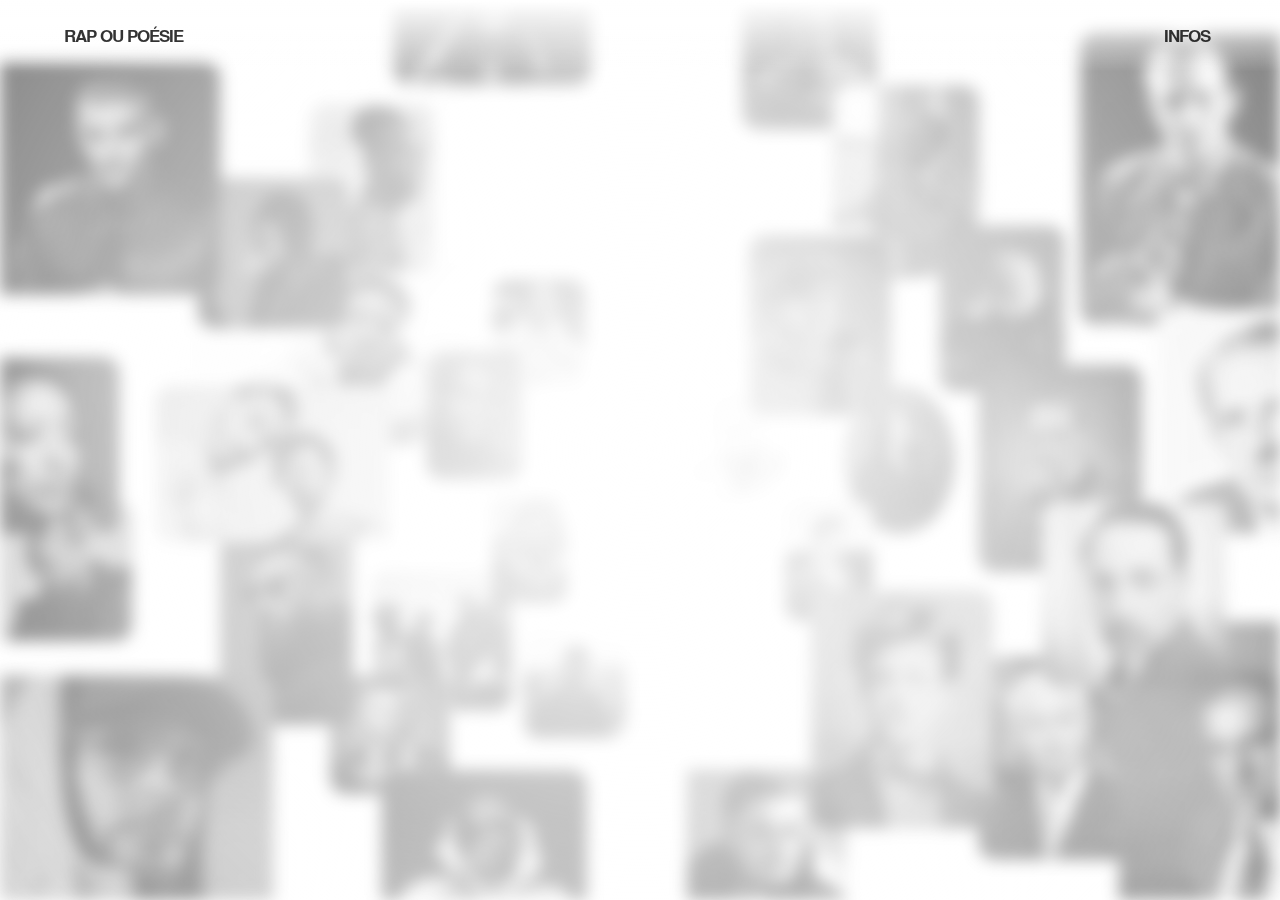
==== index.html @ 81e292e2 "improve ui & add quotes shuffle" ====
<!DOCTYPE html>
<html lang="en">
<head>
    <meta charset="UTF-8">
    <meta http-equiv="X-UA-Compatible" content="IE=edge">
    <meta name="viewport" content="width=device-width, initial-scale=1.0">
    <title>Rap ou Poésie</title>
    <link rel="stylesheet" href="styles/app.css">
</head>
<body>
    <div class="rules-curtain">
        <div class="rules-content">
            <h2>Règles de Rap ou Poésie</h2>
            <p>Lorem ipsum dolor sit, amet consectetur adipisicing elit. Nulla sequi dignissimos quos, blanditiis libero hic saepe consectetur pariatur quis et debitis modi repellat excepturi consequuntur? Dolorum ducimus corrupti incidunt optio!</p>
        </div>
    </div>
    <div class="wallpaper"></div>
    <main id="content">
        <header class="masthead">
            <a href="" class="brand">rap ou poésie</a>
            <button id="rulesButton" class="rules">infos</button>
        </header>
        <div class="card-deck">
            <div class="controls">
                <button id="rapButton">
                    Rap
                    <img src="./assets/rap-circle.png" alt="">
                </button>
                <button id="poetryButton">
                    Poésie
                    <img src="./assets/poetry-circle.png" alt="">
                </button>
            </div>


        </div>

        <!-- <ul class="collection">
            <h1>Collection</h1>
        </ul> -->
    </main>
    <div class="curtain">
        <nav class="menu">
            <a href="">rejouer ?</a>
        </nav>
    </div>
    <script src="https://cdnjs.cloudflare.com/ajax/libs/gsap/3.12.2/gsap.min.js"></script>
    <script src="js/app.js"></script>
</body>
</html>
---- styles/app.css ----
/* http://meyerweb.com/eric/tools/css/reset/ 
   v2.0 | 20110126
   License: none (public domain)
*/
html, body, div, span, applet, object, iframe,
h1, h2, h3, h4, h5, h6, p, blockquote, pre,
a, abbr, acronym, address, big, cite, code,
del, dfn, em, img, ins, kbd, q, s, samp,
small, strike, strong, sub, sup, tt, var,
b, u, i, center,
dl, dt, dd, ol, ul, li,
fieldset, form, label, legend,
table, caption, tbody, tfoot, thead, tr, th, td,
article, aside, canvas, details, embed,
figure, figcaption, footer, header, hgroup,
menu, nav, output, ruby, section, summary,
time, mark, audio, video {
  margin: 0;
  padding: 0;
  border: 0;
  font-size: 100%;
  font: inherit;
  vertical-align: baseline;
}

/* HTML5 display-role reset for older browsers */
article, aside, details, figcaption, figure,
footer, header, hgroup, menu, nav, section {
  display: block;
}

body {
  line-height: 1;
}

ol, ul {
  list-style: none;
}

blockquote, q {
  quotes: none;
}

blockquote:before, blockquote:after,
q:before, q:after {
  content: "";
  content: none;
}

table {
  border-collapse: collapse;
  border-spacing: 0;
}

:root {
  --color-primary: #7F8076;
  --color-secondary: whitesmoke;
  --color-bg: var(--color-primary);
  --color-on-bg: var(--color-secondary);
  --color-success: #00d13c;
  --color-alert: #FE1B00;
  --color-warning: #ffcd29;
  /* Fonts */
  /* https://typescale.com/ */
  --font-size-small: 0.667rem;
  --font-size-regular: 1rem;
  --font-size-large: 1.5rem;
  --font-size-xl: 2.25rem;
  --font-size-2xl: 3.375rem;
  --font-size-3xl: 5.063rem;
  --font-size-4xl: 7.594rem;
  --font-family-sans: "nimbus_sans_lregular";
  --font-family-headings: "nimbus_sans_lbold";
  --font-family-mono: "mono";
  --text-body: var(--font-family-sans);
  --text-headings: var(--font-family-headings);
}

@font-face {
  font-family: "nimbus_sans_lbold";
  src: url("./../assets/fonts/Nimbus/NimbusSanL-Bol-webfont.woff") format("woff");
  font-weight: normal;
  font-style: normal;
}
@font-face {
  font-family: "nimbus_sans_lregular";
  src: url("./../assets/fonts/Nimbus/NimbusSanL-Reg-webfont.woff") format("woff");
  font-weight: 400;
  font-display: swap;
  font-style: normal;
}
@font-face {
  font-family: "open_sanscondensed_light";
  src: url("./../assets/fonts/OpenSans/OpenSans-CondLight-webfont.woff") format("woff");
  font-weight: 400;
  font-display: swap;
  font-style: normal;
}
h1, h2, h3, h4, h5, h6 {
  font-family: var(--text-headings);
}

/* Breakpoints */
html, body {
  width: 100%;
  height: 100vh;
  padding: 0;
  margin: 0;
  box-sizing: border-box;
  scroll-behavior: smooth;
}

.wallpaper {
  display: none;
}
@media (min-width: 768px) {
  .wallpaper {
    display: block;
    width: 100%;
    height: 100%;
    z-index: -1;
    position: fixed;
    background-image: url("./../../assets/rapoesie.png");
    background-size: cover;
    background-position: center;
    filter: blur(8px) grayscale(100%);
  }
}

#content {
  width: 100%;
  height: 100%;
  max-width: 100%;
  max-height: 100%;
  overflow: hidden;
  background-color: rgba(255, 255, 255, 0.5);
}

.counter {
  font-family: "open_sanscondensed_light";
  color: rgba(0, 0, 0, 0.5);
  font-size: 24px;
  font-weight: 200;
  margin-top: 90px;
}
@media (min-width: 768px) {
  .counter {
    margin-top: 80px;
    margin-bottom: 30px;
  }
}

.rules-curtain {
  background-color: #000000;
  width: 100%;
  height: 0;
  position: fixed;
  left: 0;
  right: 0;
  top: 0;
  z-index: 99;
  display: flex;
  justify-content: center;
  align-items: center;
  flex-direction: column;
  transition: height 0.5s ease-in;
}
.rules-curtain.open {
  height: 100%;
}

.rules-content {
  opacity: 0;
  color: white;
  margin: 0 5vw;
  font-family: var(--text-body);
}

.curtain {
  background-color: #000000;
  width: 100%;
  height: 0;
  position: fixed;
  bottom: 0;
  left: 0;
  right: 0;
  display: flex;
  justify-content: center;
  align-items: center;
  flex-direction: column;
}

.curtain .menu {
  opacity: 0;
}

.menu a {
  color: white;
  font-weight: bold;
  font-family: var(--text-headings);
  font-size: 17px;
  line-height: 20px;
  text-decoration: none;
  text-transform: uppercase;
}

.masthead {
  position: sticky;
  height: 72px;
  top: 0;
  left: 0;
  display: flex;
  justify-content: space-between;
  align-items: center;
  z-index: 99;
  width: 100vw;
  background: rgb(255, 255, 255);
  background: -moz-linear-gradient(180deg, rgb(255, 255, 255) 0%, rgba(255, 255, 255, 0) 100%);
  background: -webkit-linear-gradient(180deg, rgb(255, 255, 255) 0%, rgba(255, 255, 255, 0) 100%);
  background: linear-gradient(180deg, rgb(255, 255, 255) 0%, rgba(255, 255, 255, 0) 100%);
  filter: progid:DXImageTransform.Microsoft.gradient(startColorstr="#ffffff",endColorstr="#ffffff",GradientType=1);
}

.brand, .rules {
  font-size: 17px;
  line-height: 20px;
  font-family: var(--text-headings);
  font-weight: bold;
  text-decoration: none;
  color: rgba(0, 0, 0, 0.8);
  text-transform: uppercase;
  letter-spacing: -1px;
}

.brand {
  margin-left: 5vw;
}

.rules {
  margin-right: 5vw;
  background-color: transparent;
  border: 0;
  cursor: pointer;
}

.controls {
  margin-top: 30px;
  padding-bottom: 60px;
  opacity: 0;
}

.controls button {
  background-color: transparent;
  border: 0;
  color: rgba(0, 0, 0, 0.8);
  width: 100px;
  height: 100px;
  font-weight: bold;
  font-family: var(--text-headings);
  text-transform: uppercase;
  font-size: 17px;
  line-height: 20px;
  border-radius: 50%;
  letter-spacing: -1px;
  margin: 0 15px;
  cursor: pointer;
  transition: transform 300ms ease-in-out 0s;
  position: relative;
}
.controls button img {
  position: absolute;
  width: 100px;
  height: 100px;
  top: 0;
  left: 0;
  -webkit-animation: spin 20s linear infinite;
  -moz-animation: spin 20s linear infinite;
  animation: spin 20s linear infinite;
  transition: all 600ms ease;
}
@media (min-width: 768px) {
  .controls button:hover {
    transform: scale(1.2);
    animation-duration: 10s;
  }
}

@-webkit-keyframes spin {
  100% {
    -webkit-transform: rotate(360deg);
  }
}
@-moz-keyframes spin {
  100% {
    -moz-transform: rotate(360deg);
  }
}
@keyframes spin {
  100% {
    transform: rotate(360deg);
  }
}
.card-deck {
  width: 100%;
  height: 100%;
  display: flex;
  justify-content: space-between;
  align-items: center;
  flex-direction: column;
  background: rgb(255, 255, 255);
  background: -moz-radial-gradient(circle, rgb(255, 255, 255) 0%, rgba(255, 255, 255, 0) 100%);
  background: -webkit-radial-gradient(circle, rgb(255, 255, 255) 0%, rgba(255, 255, 255, 0) 100%);
  background: radial-gradient(circle, rgb(255, 255, 255) 0%, rgba(255, 255, 255, 0) 100%);
  filter: progid:DXImageTransform.Microsoft.gradient(startColorstr="#ffffff",endColorstr="#ffffff",GradientType=1);
  position: fixed;
  top: 0;
  left: 0;
}

.card {
  background-color: transparent;
  width: 90vw;
  height: 400px;
  perspective: 1000px;
  font-family: var(--text-headings);
  transform-origin: 50% 99%;
}
@media (min-width: 768px) {
  .card {
    height: 600px;
    width: 400px;
    cursor: pointer;
  }
}

.card-inner {
  background-color: transparent;
  position: relative;
  width: 100%;
  height: 100%;
  transition: transform 0.6s;
  transform-style: preserve-3d;
}

.card.translated .card-inner {
  transform: rotateY(-180deg);
}

.card-front, .card-back {
  position: absolute;
  width: 100%;
  height: 100%;
  -webkit-backface-visibility: hidden;
  backface-visibility: hidden;
  display: flex;
  flex-direction: column;
  justify-content: center;
  align-items: center;
}

.card-front {
  background-color: white;
  color: rgba(0, 0, 0, 0.8);
  background-image: url("https://www.transparenttextures.com/patterns/cardboard.png");
  /* This is mostly intended for prototyping; please download the pattern and re-host for production environments. Thank you! */
  transition-duration: 300ms;
  transition-property: transform, box-shadow;
  transition-timing-function: ease-out;
  transform: rotate3d(0);
}

.card-text {
  font-size: 36px;
  font-weight: bold;
  margin: 0 2rem;
  max-width: 90%;
  letter-spacing: -1px;
}

.card-back {
  background-color: white;
  color: rgba(0, 0, 0, 0.8);
  transform: rotateY(-180deg);
  background-image: url("https://www.transparenttextures.com/patterns/cardboard.png");
  /* This is mostly intended for prototyping; please download the pattern and re-host for production environments. Thank you! */
}

.card-author, .card-origin {
  max-width: 90%;
  margin: 0 2rem;
  text-align: center;
}

.card-author {
  font-size: 36px;
  font-weight: bold;
  margin-bottom: 20px;
}

.card-origin {
  font-family: var(--text-body);
  font-size: 28px;
  font-weight: 400;
}

.purple {
  background-color: #7064a5;
}

.yellow {
  background-color: #dfd356;
}

.grey {
  background-color: #a3a3a3;
}

.skyblue {
  background-color: #4c8ec2;
}

.pink {
  background-color: #f98f84;
}

.green {
  background-color: #439a7c;
}

.blue {
  background-color: #547bbd;
}

.brown {
  background-color: #b78e68;
}

.orange {
  background-color: #FEA347;
}

.card-front:hover {
  transition-duration: 150ms;
}

.card-front .glow {
  position: absolute;
  width: 100%;
  height: 100%;
  left: 0;
  top: 0;
  background-image: radial-gradient(circle at 50% -20%, rgba(255, 255, 255, 0.1333333333), rgba(0, 0, 0, 0.0588235294));
}

/*# sourceMappingURL=app.css.map */
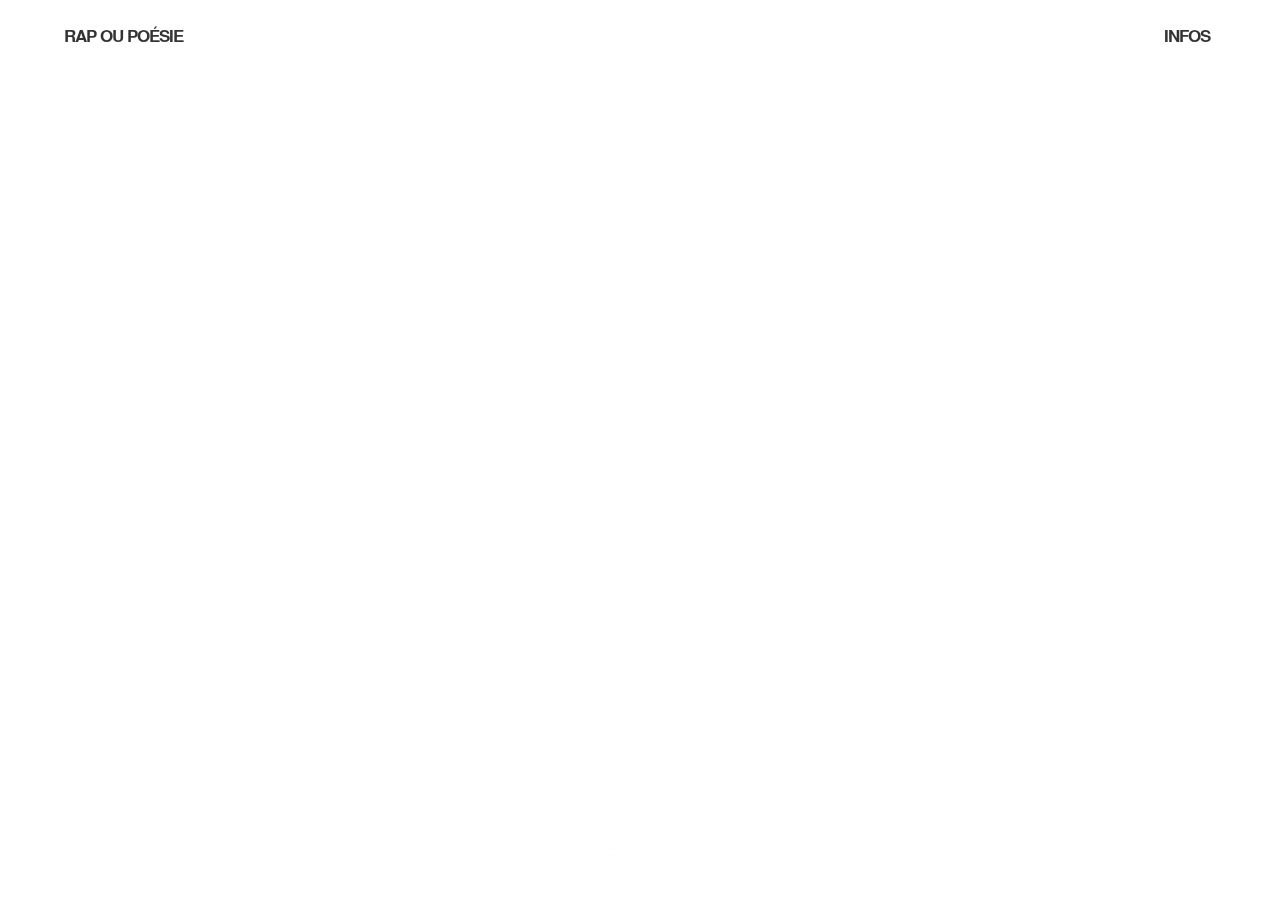
==== commit 8708c91e: "update rules curtain && cleanup js" ====
--- a/index.html
+++ b/index.html
@@ -10,8 +10,9 @@
 <body>
     <div class="rules-curtain">
         <div class="rules-content">
-            <h2>Règles de Rap ou Poésie</h2>
+            <h1>Rap ou Poésie</h1>
             <p>Lorem ipsum dolor sit, amet consectetur adipisicing elit. Nulla sequi dignissimos quos, blanditiis libero hic saepe consectetur pariatur quis et debitis modi repellat excepturi consequuntur? Dolorum ducimus corrupti incidunt optio!</p>
+            <p>Lorem ipsum dolor sit amet consectetur adipisicing elit. Cupiditate illum veritatis accusamus odio, iure modi incidunt asperiores excepturi iste. Error eveniet porro quia fugit alias vel fugiat repellendus cumque ipsum.</p>
         </div>
     </div>
     <div class="wallpaper"></div>
--- a/styles/app.css
+++ b/styles/app.css
@@ -120,7 +120,7 @@
     height: 100%;
     z-index: -1;
     position: fixed;
-    background-image: url("./../../assets/rapoesie.png");
+    background-image: url("https://robinverona.github.io/rap-ou-poesie/assets/rapoesie.png");
     background-size: cover;
     background-position: center;
     filter: blur(8px) grayscale(100%);
@@ -133,7 +133,8 @@
   max-width: 100%;
   max-height: 100%;
   overflow: hidden;
-  background-color: rgba(255, 255, 255, 0.5);
+  background: rgb(255, 255, 255);
+  background: linear-gradient(180deg, rgba(255, 255, 255, 0.6) 0%, rgba(255, 255, 255, 0) 100%);
 }
 
 .counter {
@@ -141,7 +142,8 @@
   color: rgba(0, 0, 0, 0.5);
   font-size: 24px;
   font-weight: 200;
-  margin-top: 90px;
+  margin-top: 100px;
+  margin-bottom: 30px;
 }
 @media (min-width: 768px) {
   .counter {
@@ -151,7 +153,7 @@
 }
 
 .rules-curtain {
-  background-color: #000000;
+  background-color: #fff;
   width: 100%;
   height: 0;
   position: fixed;
@@ -171,9 +173,29 @@
 
 .rules-content {
   opacity: 0;
-  color: white;
+  color: rgba(0, 0, 0, 0.8);
   margin: 0 5vw;
   font-family: var(--text-body);
+  width: 90%;
+  max-width: 1000px;
+  margin: 5rem auto 3rem;
+  display: flex;
+  flex-direction: column;
+  justify-content: center;
+  align-items: center;
+  letter-spacing: -1px;
+}
+.rules-content h1 {
+  font-size: 4.375rem;
+  text-align: center;
+  margin: 3rem 1rem;
+  text-transform: uppercase;
+}
+.rules-content p {
+  width: 75%;
+  font-size: 1.2rem;
+  line-height: 140%;
+  margin: 1rem auto;
 }
 
 .curtain {
@@ -214,11 +236,6 @@
   align-items: center;
   z-index: 99;
   width: 100vw;
-  background: rgb(255, 255, 255);
-  background: -moz-linear-gradient(180deg, rgb(255, 255, 255) 0%, rgba(255, 255, 255, 0) 100%);
-  background: -webkit-linear-gradient(180deg, rgb(255, 255, 255) 0%, rgba(255, 255, 255, 0) 100%);
-  background: linear-gradient(180deg, rgb(255, 255, 255) 0%, rgba(255, 255, 255, 0) 100%);
-  filter: progid:DXImageTransform.Microsoft.gradient(startColorstr="#ffffff",endColorstr="#ffffff",GradientType=1);
 }
 
 .brand, .rules {
@@ -329,7 +346,7 @@
   .card {
     height: 600px;
     width: 400px;
-    cursor: pointer;
+    cursor: cursor;
   }
 }
 
@@ -344,6 +361,10 @@
 
 .card.translated .card-inner {
   transform: rotateY(-180deg);
+}
+
+.card-front, .card-back, .card-front .glow {
+  border-radius: 15px;
 }
 
 .card-front, .card-back {
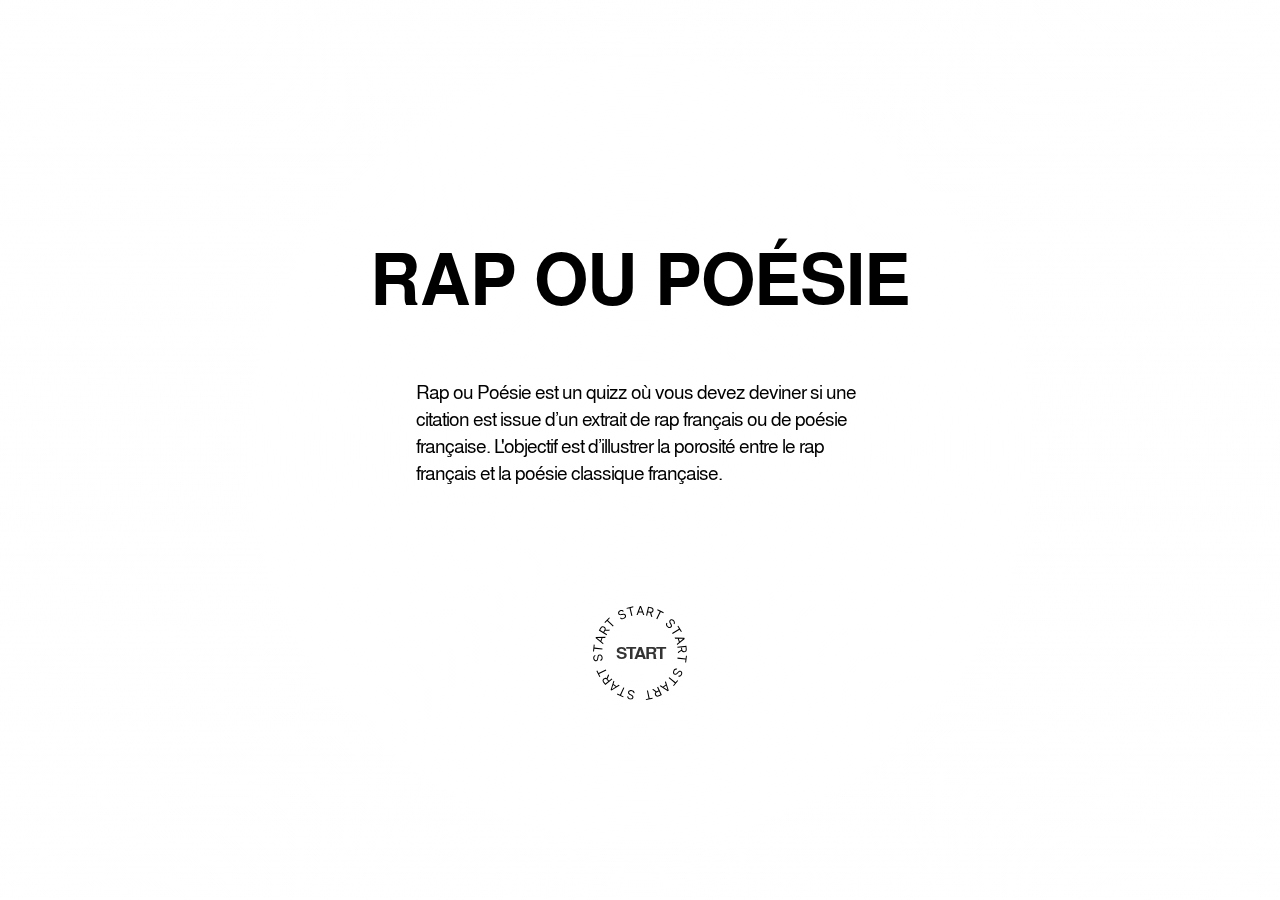
==== commit 86c2b582: "add wip page transition" ====
--- a/index.html
+++ b/index.html
@@ -8,32 +8,26 @@
     <link rel="stylesheet" href="styles/app.css">
 </head>
 <body>
-    <div class="rules-curtain">
+    <!-- <div class="rules-curtain">
         <div class="rules-content">
             <h1>Rap ou Poésie</h1>
-            <p>Lorem ipsum dolor sit, amet consectetur adipisicing elit. Nulla sequi dignissimos quos, blanditiis libero hic saepe consectetur pariatur quis et debitis modi repellat excepturi consequuntur? Dolorum ducimus corrupti incidunt optio!</p>
-            <p>Lorem ipsum dolor sit amet consectetur adipisicing elit. Cupiditate illum veritatis accusamus odio, iure modi incidunt asperiores excepturi iste. Error eveniet porro quia fugit alias vel fugiat repellendus cumque ipsum.</p>
+            <p>Rap ou Poésie est un quizz où vous devez deviner si une citation est issue d’un extrait de rap français ou de poésie française. L'objectif est d’illustrer la porosité entre le rap français et la poésie classique française. </p>
+            <p>Cliquez sur le bouton correspondant à l'origine supposée de la citation.</p>
         </div>
-    </div>
+    </div> -->
     <div class="wallpaper"></div>
     <main id="content">
-        <header class="masthead">
+        <!-- <header class="masthead">
             <a href="" class="brand">rap ou poésie</a>
             <button id="rulesButton" class="rules">infos</button>
-        </header>
-        <div class="card-deck">
-            <div class="controls">
-                <button id="rapButton">
-                    Rap
-                    <img src="./assets/rap-circle.png" alt="">
-                </button>
-                <button id="poetryButton">
-                    Poésie
-                    <img src="./assets/poetry-circle.png" alt="">
-                </button>
-            </div>
-
-
+        </header> -->
+        <div class="home">
+            <h1>Rap ou Poésie</h1>
+            <p>Rap ou Poésie est un quizz où vous devez deviner si une citation est issue d’un extrait de rap français ou de poésie française. L'objectif est d’illustrer la porosité entre le rap français et la poésie classique française. </p>
+            <button id="startButton">
+                Start
+                <img src="./assets/start.svg" alt="" srcset="">
+            </button>
         </div>
 
         <!-- <ul class="collection">
@@ -41,11 +35,23 @@
         </ul> -->
     </main>
     <div class="curtain">
-        <nav class="menu">
-            <a href="">rejouer ?</a>
-        </nav>
+
     </div>
     <script src="https://cdnjs.cloudflare.com/ajax/libs/gsap/3.12.2/gsap.min.js"></script>
-    <script src="js/app.js"></script>
+    <!-- <script src="js/app.js"></script> -->
+    <script>
+        const startButton = document.getElementById('startButton')
+        const curtain = document.querySelector('.curtain')
+
+        startButton.addEventListener('click', (e) => {
+            // e.preventDefault()
+            gsap.to('.curtain', {
+                height: '100%'
+            })
+
+            window.location.href = './quizz.html';
+
+        })
+    </script>
 </body>
 </html>--- a/styles/app.css
+++ b/styles/app.css
@@ -260,13 +260,56 @@
   cursor: pointer;
 }
 
+.home {
+  width: 100%;
+  height: 100%;
+  display: flex;
+  justify-content: center;
+  align-items: center;
+  flex-direction: column;
+  background: rgb(255, 255, 255);
+  background: -moz-radial-gradient(circle, rgb(255, 255, 255) 0%, rgba(255, 255, 255, 0) 100%);
+  background: -webkit-radial-gradient(circle, rgb(255, 255, 255) 0%, rgba(255, 255, 255, 0) 100%);
+  background: radial-gradient(circle, rgb(255, 255, 255) 0%, rgba(255, 255, 255, 0) 100%);
+  filter: progid:DXImageTransform.Microsoft.gradient(startColorstr="#ffffff",endColorstr="#ffffff",GradientType=1);
+  position: fixed;
+  top: 0;
+  left: 0;
+  letter-spacing: -1px;
+}
+.home h1 {
+  font-size: 4.375rem;
+  text-align: center;
+  margin: 3rem 1rem;
+  text-transform: uppercase;
+}
+.home p {
+  font-family: var(--text-body);
+  width: 90%;
+  font-size: 1.2rem;
+  line-height: 140%;
+  margin: 1rem auto;
+}
+@media (min-width: 768px) {
+  .home p {
+    width: 35%;
+  }
+}
+.home #startButton {
+  margin-top: 100px;
+  display: flex;
+  justify-content: center;
+  align-items: center;
+  text-decoration: none;
+}
+
 .controls {
   margin-top: 30px;
   padding-bottom: 60px;
   opacity: 0;
 }
 
-.controls button {
+.controls button, #startButton {
   background-color: transparent;
   border: 0;
   color: rgba(0, 0, 0, 0.8);
@@ -284,7 +327,7 @@
   transition: transform 300ms ease-in-out 0s;
   position: relative;
 }
-.controls button img {
+.controls button img, #startButton img {
   position: absolute;
   width: 100px;
   height: 100px;
@@ -296,7 +339,7 @@
   transition: all 600ms ease;
 }
 @media (min-width: 768px) {
-  .controls button:hover {
+  .controls button:hover, #startButton:hover {
     transform: scale(1.2);
     animation-duration: 10s;
   }
@@ -429,7 +472,7 @@
 }
 
 .yellow {
-  background-color: #dfd356;
+  background-color: #fed700;
 }
 
 .grey {
@@ -457,7 +500,7 @@
 }
 
 .orange {
-  background-color: #FEA347;
+  background-color: #f77103;
 }
 
 .card-front:hover {
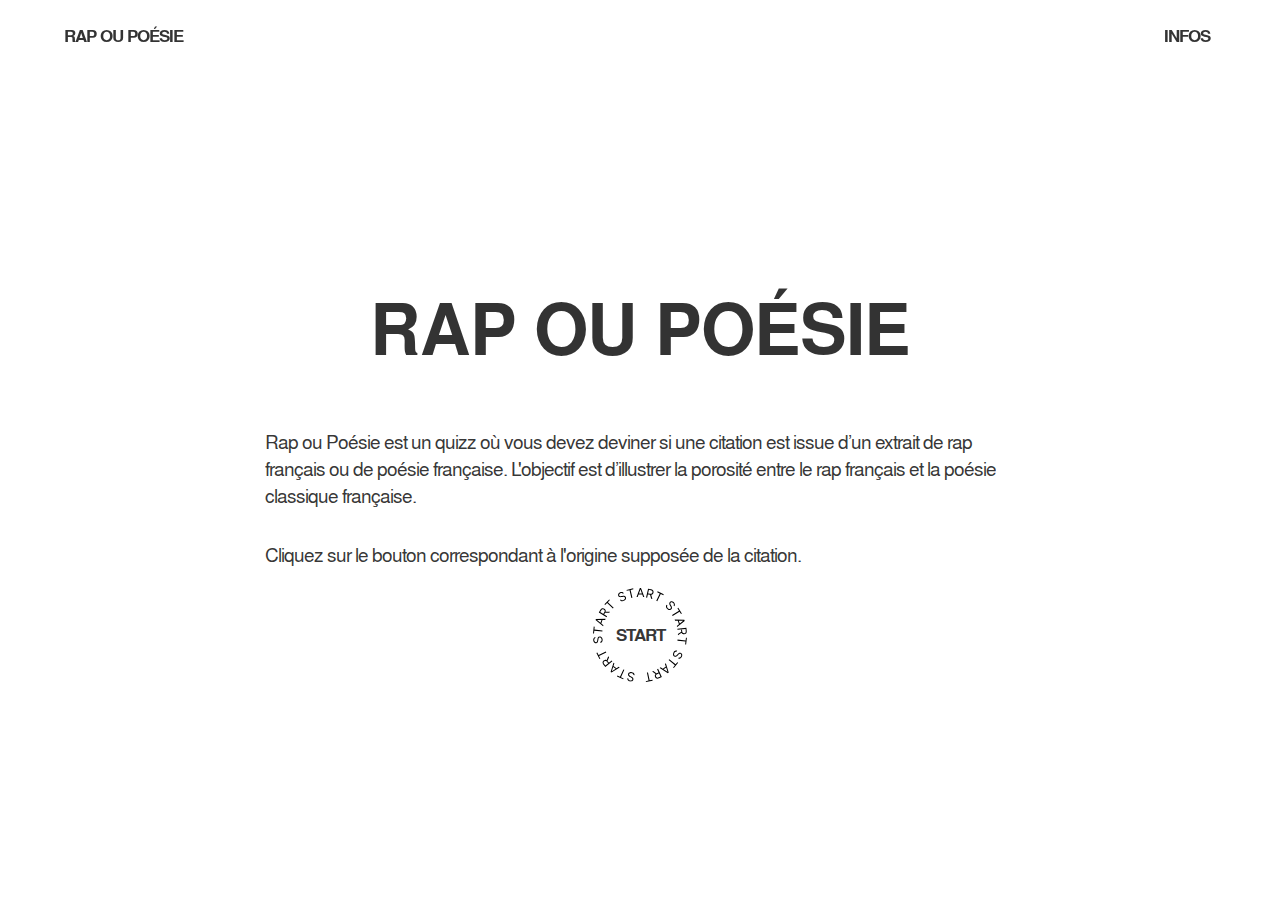
==== commit 8ffd9eb3: "remove index page" ====
--- a/index.html
+++ b/index.html
@@ -8,26 +8,36 @@
     <link rel="stylesheet" href="styles/app.css">
 </head>
 <body>
-    <!-- <div class="rules-curtain">
+    <div class="rules-curtain open">
         <div class="rules-content">
             <h1>Rap ou Poésie</h1>
             <p>Rap ou Poésie est un quizz où vous devez deviner si une citation est issue d’un extrait de rap français ou de poésie française. L'objectif est d’illustrer la porosité entre le rap français et la poésie classique française. </p>
             <p>Cliquez sur le bouton correspondant à l'origine supposée de la citation.</p>
-        </div>
-    </div> -->
-    <div class="wallpaper"></div>
-    <main id="content">
-        <!-- <header class="masthead">
-            <a href="" class="brand">rap ou poésie</a>
-            <button id="rulesButton" class="rules">infos</button>
-        </header> -->
-        <div class="home">
-            <h1>Rap ou Poésie</h1>
-            <p>Rap ou Poésie est un quizz où vous devez deviner si une citation est issue d’un extrait de rap français ou de poésie française. L'objectif est d’illustrer la porosité entre le rap français et la poésie classique française. </p>
             <button id="startButton">
                 Start
                 <img src="./assets/start.svg" alt="" srcset="">
             </button>
+        </div>
+    </div>
+    <div class="wallpaper"></div>
+    <main id="content">
+        <header class="masthead">
+            <a href="" class="brand">rap ou poésie</a>
+            <button id="rulesButton" class="rules">infos</button>
+        </header>
+        <div class="card-deck">
+            <div class="controls">
+                <button id="rapButton">
+                    Rap
+                    <img src="./assets/rap-circle.png" alt="">
+                </button>
+                <button id="poetryButton">
+                    Poésie
+                    <img src="./assets/poetry-circle.png" alt="">
+                </button>
+            </div>
+
+
         </div>
 
         <!-- <ul class="collection">
@@ -35,23 +45,11 @@
         </ul> -->
     </main>
     <div class="curtain">
-
+        <nav class="menu">
+            <a href="">rejouer ?</a>
+        </nav>
     </div>
     <script src="https://cdnjs.cloudflare.com/ajax/libs/gsap/3.12.2/gsap.min.js"></script>
-    <!-- <script src="js/app.js"></script> -->
-    <script>
-        const startButton = document.getElementById('startButton')
-        const curtain = document.querySelector('.curtain')
-
-        startButton.addEventListener('click', (e) => {
-            // e.preventDefault()
-            gsap.to('.curtain', {
-                height: '100%'
-            })
-
-            window.location.href = './quizz.html';
-
-        })
-    </script>
+    <script src="js/app.js"></script>
 </body>
 </html>--- a/styles/app.css
+++ b/styles/app.css
@@ -170,6 +170,9 @@
 .rules-curtain.open {
   height: 100%;
 }
+.rules-curtain.open .rules-content {
+  opacity: 1;
+}
 
 .rules-content {
   opacity: 0;
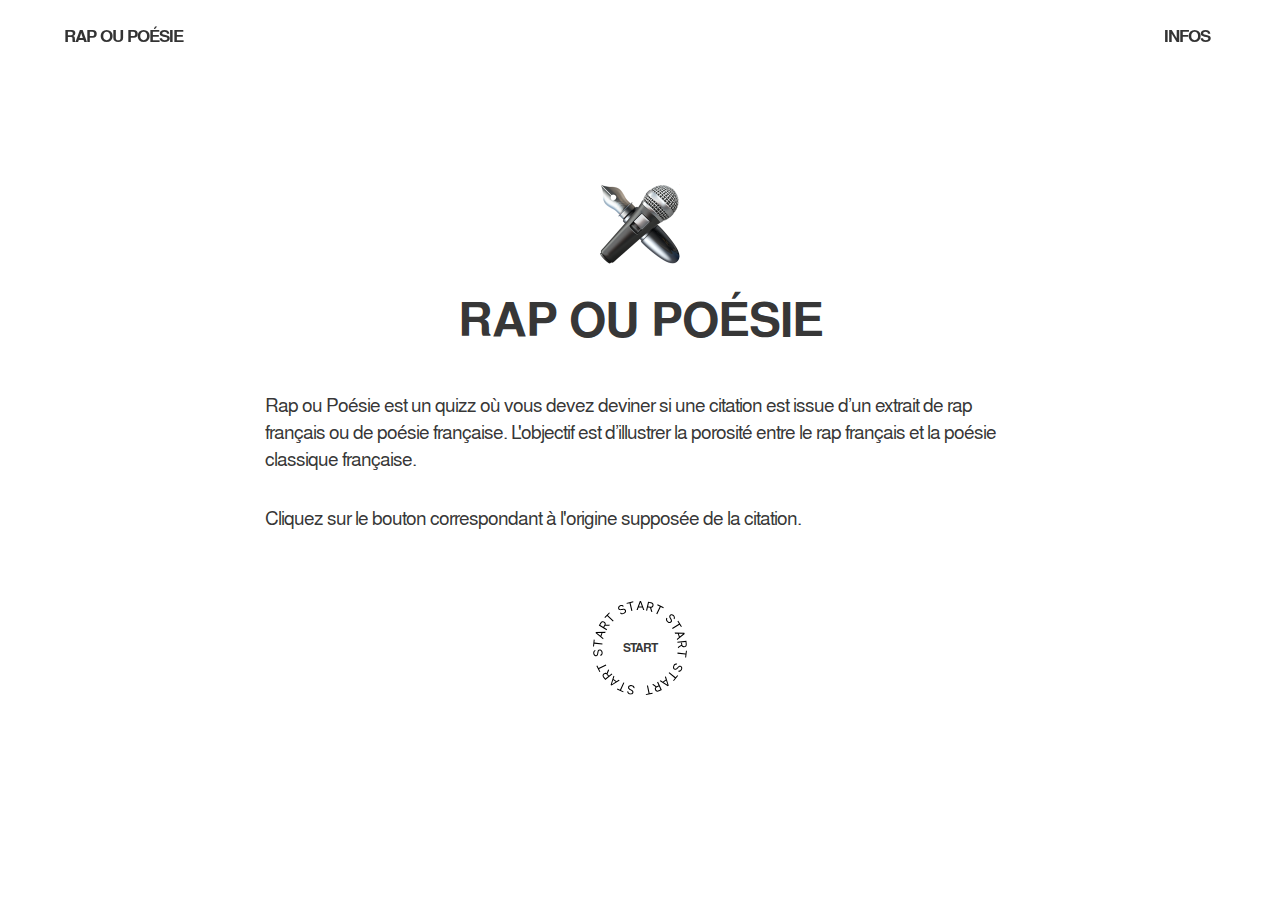
==== commit 198f40a8: "update ending screen && misc improvements" ====
--- a/index.html
+++ b/index.html
@@ -6,10 +6,19 @@
     <meta name="viewport" content="width=device-width, initial-scale=1.0">
     <title>Rap ou Poésie</title>
     <link rel="stylesheet" href="styles/app.css">
+    <link rel="icon" type="image/x-icon" href="/assets/favicon.png">
+    <link rel="manifest" href="manifest.json" />
+    <!-- ios support -->
+    <link rel="apple-touch-icon" href="/assets/images/icons/icon-72x72.png" />
+    <link rel="apple-touch-icon" href="/assets/images/icons/icon-96x96.png" />
+    <link rel="apple-touch-icon" href="/assets/images/icons/icon-128x128.png" />
+    <meta name="apple-mobile-web-app-status-bar" content="#fff" />
+    <meta name="theme-color" content="#fff" />
 </head>
 <body>
     <div class="rules-curtain open">
         <div class="rules-content">
+            <img class="logo" src="./assets/favicon.png" alt="">
             <h1>Rap ou Poésie</h1>
             <p>Rap ou Poésie est un quizz où vous devez deviner si une citation est issue d’un extrait de rap français ou de poésie française. L'objectif est d’illustrer la porosité entre le rap français et la poésie classique française. </p>
             <p>Cliquez sur le bouton correspondant à l'origine supposée de la citation.</p>
@@ -46,7 +55,17 @@
     </main>
     <div class="curtain">
         <nav class="menu">
-            <a href="">rejouer ?</a>
+            <span id="menuText">continuer ?</span>
+            <div class="menu controls">
+                <button id="continueButton">
+                    continuer
+                    <img src="/assets/images/continue-circle.svg" alt="">
+                </button>
+                <button id="resultsButton">
+                    résultats
+                    <img src="/assets/images/results-circle.svg" alt="">
+                </button>
+            </div>
         </nav>
     </div>
     <script src="https://cdnjs.cloudflare.com/ajax/libs/gsap/3.12.2/gsap.min.js"></script>
--- a/styles/app.css
+++ b/styles/app.css
@@ -167,6 +167,14 @@
   flex-direction: column;
   transition: height 0.5s ease-in;
 }
+.rules-curtain .logo {
+  display: none;
+}
+@media (min-width: 768px) {
+  .rules-curtain .logo {
+    display: block;
+  }
+}
 .rules-curtain.open {
   height: 100%;
 }
@@ -188,10 +196,16 @@
   align-items: center;
   letter-spacing: -1px;
 }
+@media (min-width: 768px) {
+  .rules-content h1 {
+    margin: 2rem 1rem;
+    font-size: 4.375rem;
+  }
+}
 .rules-content h1 {
-  font-size: 4.375rem;
+  font-size: 3rem;
   text-align: center;
-  margin: 3rem 1rem;
+  margin: 2rem 1rem;
   text-transform: uppercase;
 }
 .rules-content p {
@@ -219,7 +233,7 @@
   opacity: 0;
 }
 
-.menu a {
+.menu {
   color: white;
   font-weight: bold;
   font-family: var(--text-headings);
@@ -227,6 +241,15 @@
   line-height: 20px;
   text-decoration: none;
   text-transform: uppercase;
+  display: flex;
+  justify-content: center;
+  align-items: center;
+  flex-direction: column;
+}
+
+.logo {
+  width: 80px;
+  height: 80px;
 }
 
 .masthead {
@@ -286,6 +309,11 @@
   margin: 3rem 1rem;
   text-transform: uppercase;
 }
+@media (min-width: 768px) {
+  .home h1 {
+    font-size: 2rem;
+  }
+}
 .home p {
   font-family: var(--text-body);
   width: 90%;
@@ -321,7 +349,7 @@
   font-weight: bold;
   font-family: var(--text-headings);
   text-transform: uppercase;
-  font-size: 17px;
+  font-size: 12px;
   line-height: 20px;
   border-radius: 50%;
   letter-spacing: -1px;
@@ -346,6 +374,19 @@
     transform: scale(1.2);
     animation-duration: 10s;
   }
+}
+
+#startButton {
+  margin: 50px 0;
+}
+
+.menu.controls {
+  display: flex;
+  flex-direction: row;
+}
+
+.menu.controls button {
+  color: white;
 }
 
 @-webkit-keyframes spin {
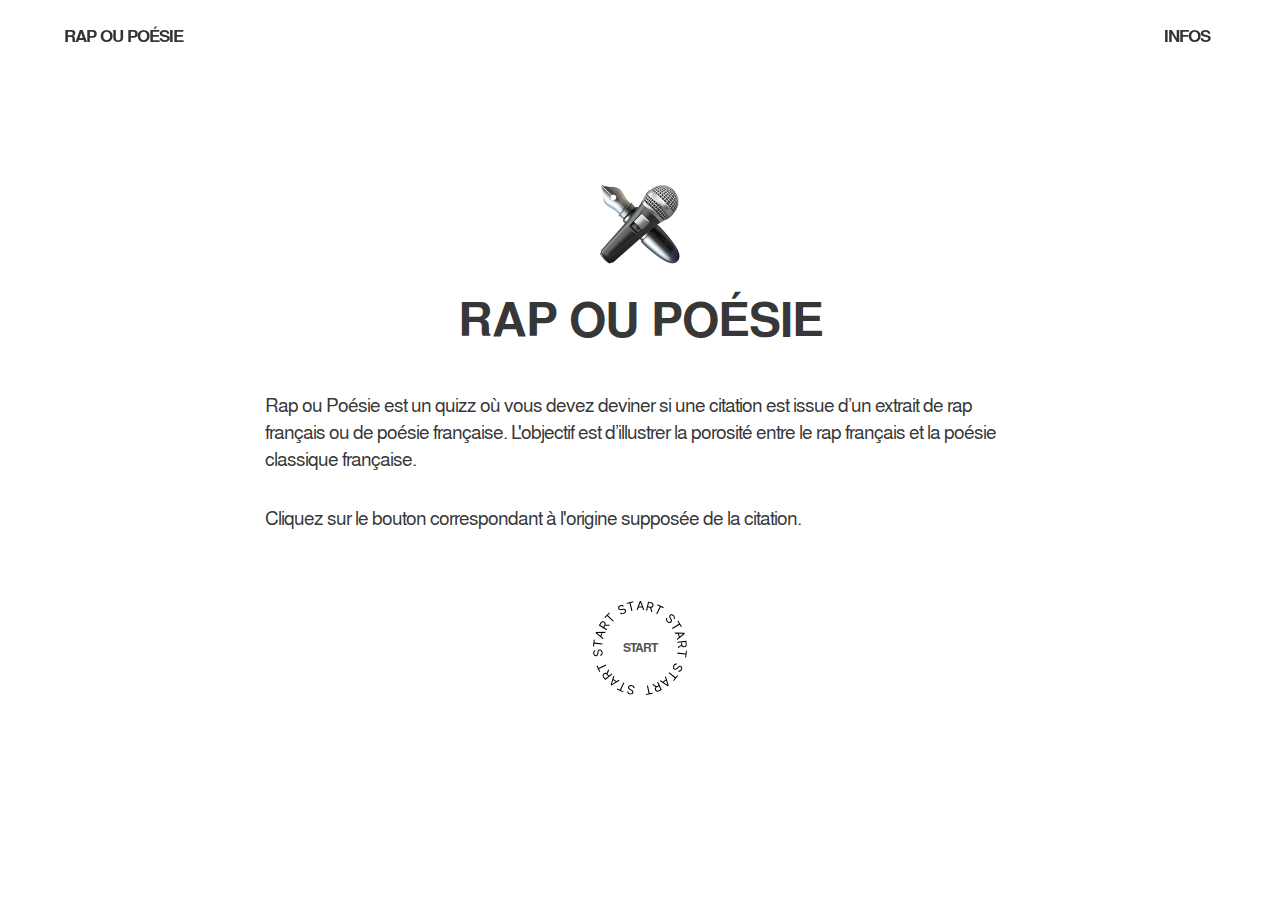
==== commit bf0001d9: "update buttons && fix curtain overlap" ====
--- a/index.html
+++ b/index.html
@@ -6,12 +6,12 @@
     <meta name="viewport" content="width=device-width, initial-scale=1.0">
     <title>Rap ou Poésie</title>
     <link rel="stylesheet" href="styles/app.css">
-    <link rel="icon" type="image/x-icon" href="/assets/favicon.png">
+    <link rel="icon" type="image/x-icon" href="./assets/favicon.png">
     <link rel="manifest" href="manifest.json" />
     <!-- ios support -->
-    <link rel="apple-touch-icon" href="/assets/images/icons/icon-72x72.png" />
-    <link rel="apple-touch-icon" href="/assets/images/icons/icon-96x96.png" />
-    <link rel="apple-touch-icon" href="/assets/images/icons/icon-128x128.png" />
+    <link rel="apple-touch-icon" href="./assets/images/icons/icon-72x72.png" />
+    <link rel="apple-touch-icon" href="./assets/images/icons/icon-96x96.png" />
+    <link rel="apple-touch-icon" href="./assets/images/icons/icon-128x128.png" />
     <meta name="apple-mobile-web-app-status-bar" content="#fff" />
     <meta name="theme-color" content="#fff" />
 </head>
@@ -36,13 +36,13 @@
         </header>
         <div class="card-deck">
             <div class="controls">
-                <button id="rapButton">
-                    Rap
-                    <img src="./assets/rap-circle.png" alt="">
+                <button id="rapButton" class="button button--controls">
+                    <span>Rap</span>
+                    <!-- <img src="./assets/rap-circle.png" alt=""> -->
                 </button>
-                <button id="poetryButton">
-                    Poésie
-                    <img src="./assets/poetry-circle.png" alt="">
+                <button id="poetryButton" class="button button--controls">
+                    <span>Poésie</span>
+                    <!-- <img src="./assets/poetry-circle.png" alt=""> -->
                 </button>
             </div>
 
@@ -59,11 +59,11 @@
             <div class="menu controls">
                 <button id="continueButton">
                     continuer
-                    <img src="/assets/images/continue-circle.svg" alt="">
+                    <img src="./assets/images/continue-circle.svg" alt="">
                 </button>
                 <button id="resultsButton">
                     résultats
-                    <img src="/assets/images/results-circle.svg" alt="">
+                    <img src="./assets/images/results-circle.svg" alt="">
                 </button>
             </div>
         </nav>
--- a/styles/app.css
+++ b/styles/app.css
@@ -223,7 +223,7 @@
   bottom: 0;
   left: 0;
   right: 0;
-  display: flex;
+  display: none;
   justify-content: center;
   align-items: center;
   flex-direction: column;
@@ -340,10 +340,100 @@
   opacity: 0;
 }
 
-.controls button, #startButton {
+.button {
+  pointer-events: auto;
+  cursor: pointer;
+  background: #e7e7e7;
+  border: none;
+  padding: 1.5rem 3rem;
+  margin: 0;
+  font-family: inherit;
+  font-size: inherit;
+  position: relative;
+  display: inline-block;
+  font-family: var(--text-headings);
+  width: 160px;
+}
+
+.button::before,
+.button::after {
+  position: absolute;
+  top: 0;
+  left: 0;
+  width: 100%;
+  height: 100%;
+}
+
+.button--controls {
+  overflow: hidden;
+  font-size: 1.15rem;
+  border-radius: 0.85rem;
+  color: #fff;
+}
+
+.button--controls span {
+  display: block;
+  position: relative;
+  mix-blend-mode: difference;
+  z-index: 10;
+  text-transform: uppercase;
+}
+
+.button--controls:hover span {
+  animation: MoveScaleUpInitial 0.3s forwards, MoveScaleUpEnd 0.3s forwards 0.3s;
+}
+
+@keyframes MoveScaleUpInitial {
+  to {
+    transform: translate3d(0, -105%, 0) scale3d(1, 2, 1);
+    opacity: 0;
+  }
+}
+@keyframes MoveScaleUpEnd {
+  from {
+    transform: translate3d(0, 100%, 0) scale3d(1, 2, 1);
+    opacity: 0;
+  }
+  to {
+    transform: translate3d(0, 0, 0);
+    opacity: 1;
+  }
+}
+.button--controls::before {
+  content: "";
+  background: #000;
+  width: 120%;
+  height: 0;
+  padding-bottom: 120%;
+  top: -110%;
+  left: -10%;
+  border-radius: 50%;
+  transform: translate3d(0, 68%, 0) scale3d(0, 0, 0);
+}
+
+.button--controls:hover::before {
+  transform: translate3d(0, 0, 0) scale3d(1, 1, 1);
+  transition: transform 0.4s cubic-bezier(0.1, 0, 0.3, 1);
+}
+
+.button--controls::after {
+  content: "";
+  background: #000;
+  transform: translate3d(0, -100%, 0);
+  transition: transform 0.4s cubic-bezier(0.1, 0, 0.3, 1);
+}
+
+.button--controls:hover::after {
+  transform: translate3d(0, 0, 0);
+  transition-duration: 0.05s;
+  transition-delay: 0.4s;
+  transition-timing-function: linear;
+}
+
+#startButton, #resultsButton, #continueButton {
   background-color: transparent;
   border: 0;
-  color: rgba(0, 0, 0, 0.8);
+  color: rgba(0, 0, 0, 0.7);
   width: 100px;
   height: 100px;
   font-weight: bold;
@@ -358,7 +448,7 @@
   transition: transform 300ms ease-in-out 0s;
   position: relative;
 }
-.controls button img, #startButton img {
+#startButton img, #resultsButton img, #continueButton img {
   position: absolute;
   width: 100px;
   height: 100px;
@@ -370,10 +460,14 @@
   transition: all 600ms ease;
 }
 @media (min-width: 768px) {
-  .controls button:hover, #startButton:hover {
+  #startButton:hover, #resultsButton:hover, #continueButton:hover {
     transform: scale(1.2);
     animation-duration: 10s;
   }
+}
+
+#resultsButton, #continueButton {
+  color: var(--color-on-bg);
 }
 
 #startButton {
